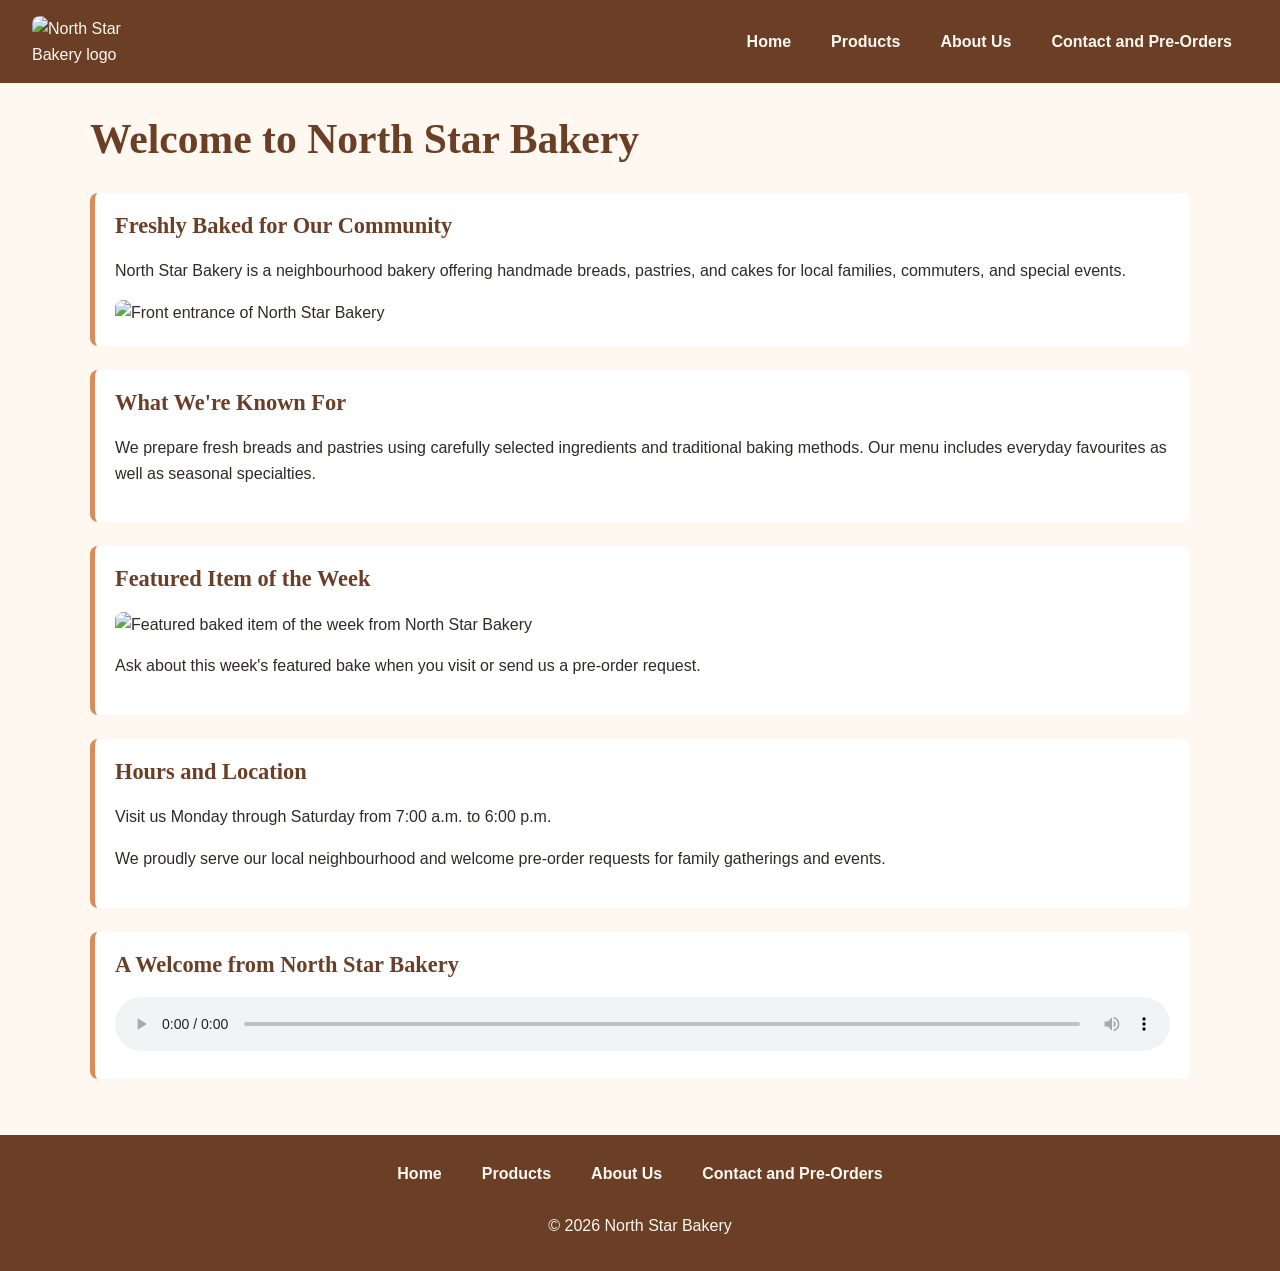
==== index.html @ cc6c5981 "First commit of Norht-Star-Bakery" ====
<!DOCTYPE html>
<html lang="en">
<head>
    <meta charset="UTF-8">
    <meta name="viewport" content="width=device-width, initial-scale=1.0">
    <title>North Star Bakery | Home</title>
    <link rel="stylesheet" href="styles.css">
</head>
<body>
    <header>
        <img src="images/bakery-logo.png" alt="North Star Bakery logo">
        <nav aria-label="Primary">
            <ul>
                <li><a href="index.html">Home</a></li>
                <li><a href="products.html">Products</a></li>
                <li><a href="about.html">About Us</a></li>
                <li><a href="contact.html">Contact and Pre-Orders</a></li>
            </ul>
        </nav>
    </header>

    <main>
        <h1>Welcome to North Star Bakery</h1>

        <section>
            <h2>Freshly Baked for Our Community</h2>
            <p>North Star Bakery is a neighbourhood bakery offering handmade breads, pastries, and cakes for local families, commuters, and special events.</p>
            <img src="images/bakery-storefront.jpg" alt="Front entrance of North Star Bakery">
        </section>

        <section>
            <h2>What We're Known For</h2>
            <p>We prepare fresh breads and pastries using carefully selected ingredients and traditional baking methods. Our menu includes everyday favourites as well as seasonal specialties.</p>
        </section>

        <section>
            <h2>Featured Item of the Week</h2>
            <picture>
                <source media="(min-width: 768px)" srcset="images/bakery-feature-large.jpg">
                <img src="images/bakery-feature-small.jpg" alt="Featured baked item of the week from North Star Bakery">
            </picture>
            <p>Ask about this week's featured bake when you visit or send us a pre-order request.</p>
        </section>

        <section>
            <h2>Hours and Location</h2>
            <p>Visit us Monday through Saturday from 7:00 a.m. to 6:00 p.m.</p>
            <p>We proudly serve our local neighbourhood and welcome pre-order requests for family gatherings and events.</p>
        </section>

        <section class="audio-block">
            <h2>A Welcome from North Star Bakery</h2>
            <audio controls>
                <source src="media/bakery-welcome.mp3" type="audio/mpeg">
                Your browser does not support the audio element. You can contact North Star Bakery for information about our products and services.
            </audio>
        </section>
    </main>

    <footer>
        <nav aria-label="Footer">
            <ul>
                <li><a href="index.html">Home</a></li>
                <li><a href="products.html">Products</a></li>
                <li><a href="about.html">About Us</a></li>
                <li><a href="contact.html">Contact and Pre-Orders</a></li>
            </ul>
        </nav>
        <p>&copy; 2026 North Star Bakery</p>
    </footer>
</body>
</html>
---- styles.css ----
:root {
    --cream: #fff8f0;
    --brown: #6b3e26;
    --peach: #d88c5a;
    --charcoal: #2f2a26;
}

* {
    box-sizing: border-box;
}

body {
    margin: 0;
    background: var(--cream);
    color: var(--charcoal);
    font-family: Arial, Helvetica, sans-serif;
    line-height: 1.6;
}

header,
footer {
    background: var(--brown);
    color: var(--cream);
    padding: 1rem;
}

header {
    display: flex;
    flex-direction: column;
    align-items: center;
    gap: 1rem;
}

header > img {
    width: 120px;
    height: auto;
}

nav ul {
    display: flex;
    flex-direction: column;
    gap: 0.5rem;
    margin: 0;
    padding: 0;
    list-style: none;
}

nav a {
    display: flex;
    min-height: 44px;
    align-items: center;
    justify-content: center;
    padding: 0.65rem 1rem;
    color: var(--cream);
    font-weight: 700;
    text-decoration: none;
    border-radius: 0.35rem;
}

nav a:hover,
nav a:focus {
    background: var(--peach);
    color: var(--charcoal);
    text-decoration: underline;
}

main {
    width: min(100% - 2rem, 1100px);
    margin: 0 auto;
    padding: 2rem 0;
}

h1,
h2 {
    font-family: Georgia, "Times New Roman", serif;
    color: var(--brown);
    line-height: 1.2;
}

h1 {
    margin-top: 0;
    font-size: 2rem;
}

h2 {
    margin-top: 0;
    font-size: 1.4rem;
}

section {
    margin-bottom: 1.5rem;
    padding: 1.25rem;
    background: #ffffff;
    border-left: 5px solid var(--peach);
    border-radius: 0.5rem;
}

img,
picture img,
video {
    display: block;
    max-width: 100%;
    height: auto;
    border-radius: 0.5rem;
}

figure {
    margin: 0;
}

figcaption {
    margin-top: 0.5rem;
    font-style: italic;
}

.audio-block audio {
    width: 100%;
}

.product-grid,
.info-grid {
    display: flex;
    flex-direction: column;
    gap: 1rem;
}

form {
    display: flex;
    flex-direction: column;
    gap: 1rem;
}

fieldset {
    border: 2px solid var(--peach);
    border-radius: 0.5rem;
    padding: 1rem;
}

legend {
    padding: 0 0.4rem;
    color: var(--brown);
    font-family: Georgia, "Times New Roman", serif;
    font-weight: 700;
}

label {
    font-weight: 700;
}

input,
textarea,
select,
button {
    width: 100%;
    min-height: 44px;
    margin-top: 0.25rem;
    padding: 0.65rem;
    font: inherit;
}

input[type="radio"] {
    width: auto;
    min-height: auto;
    margin-right: 0.4rem;
}

.radio-option {
    display: flex;
    align-items: center;
    min-height: 44px;
}

button {
    border: 0;
    border-radius: 0.35rem;
    background: var(--brown);
    color: var(--cream);
    font-weight: 700;
    cursor: pointer;
}

button:hover,
button:focus {
    background: var(--peach);
    color: var(--charcoal);
}

footer {
    text-align: center;
}

footer nav {
    margin-bottom: 1rem;
}

@media (min-width: 768px) {
    header {
        flex-direction: row;
        justify-content: space-between;
        padding: 1rem 2rem;
    }

    nav ul {
        flex-direction: row;
        flex-wrap: wrap;
        justify-content: center;
    }

    h1 {
        font-size: 2.6rem;
    }

    .product-grid,
    .info-grid {
        flex-direction: row;
        flex-wrap: wrap;
    }

    .product-grid > section,
    .info-grid > section {
        flex: 1 1 300px;
    }

    form {
        max-width: 760px;
    }

    footer nav ul {
        justify-content: center;
    }
}
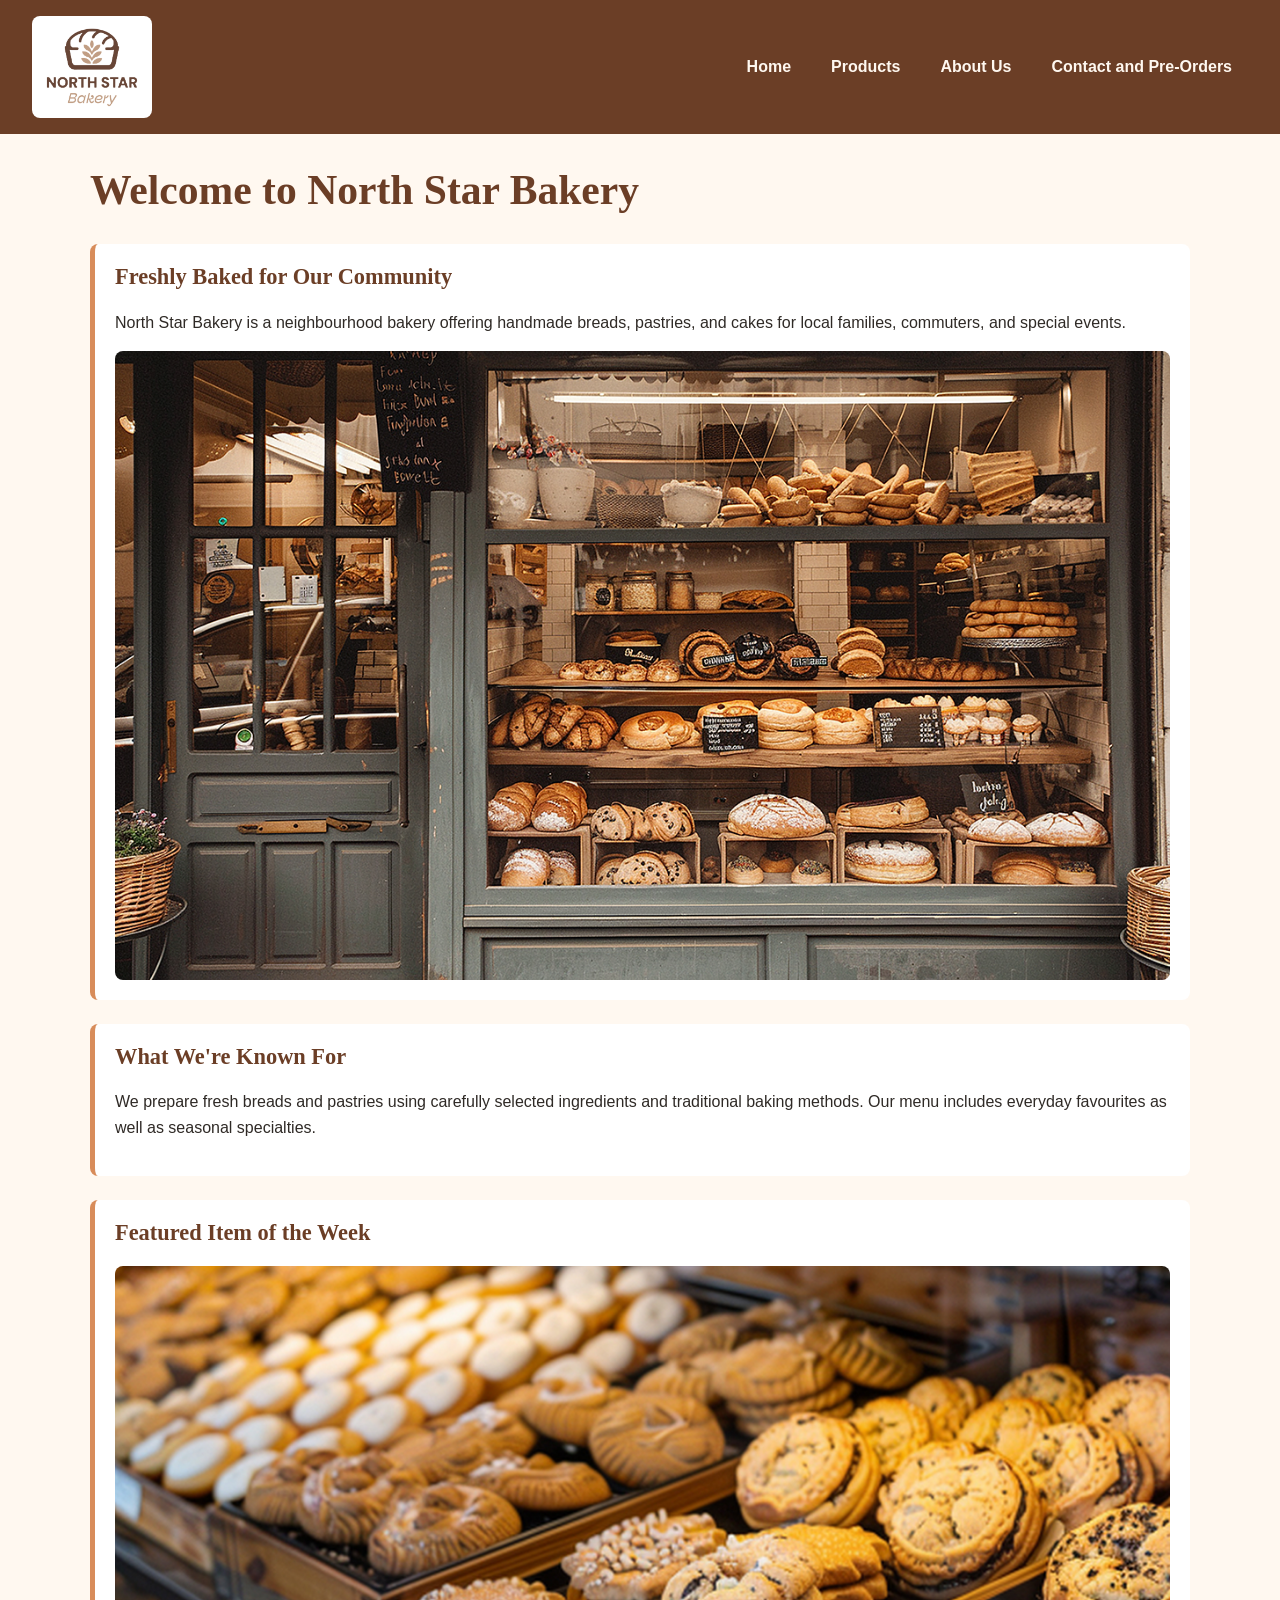
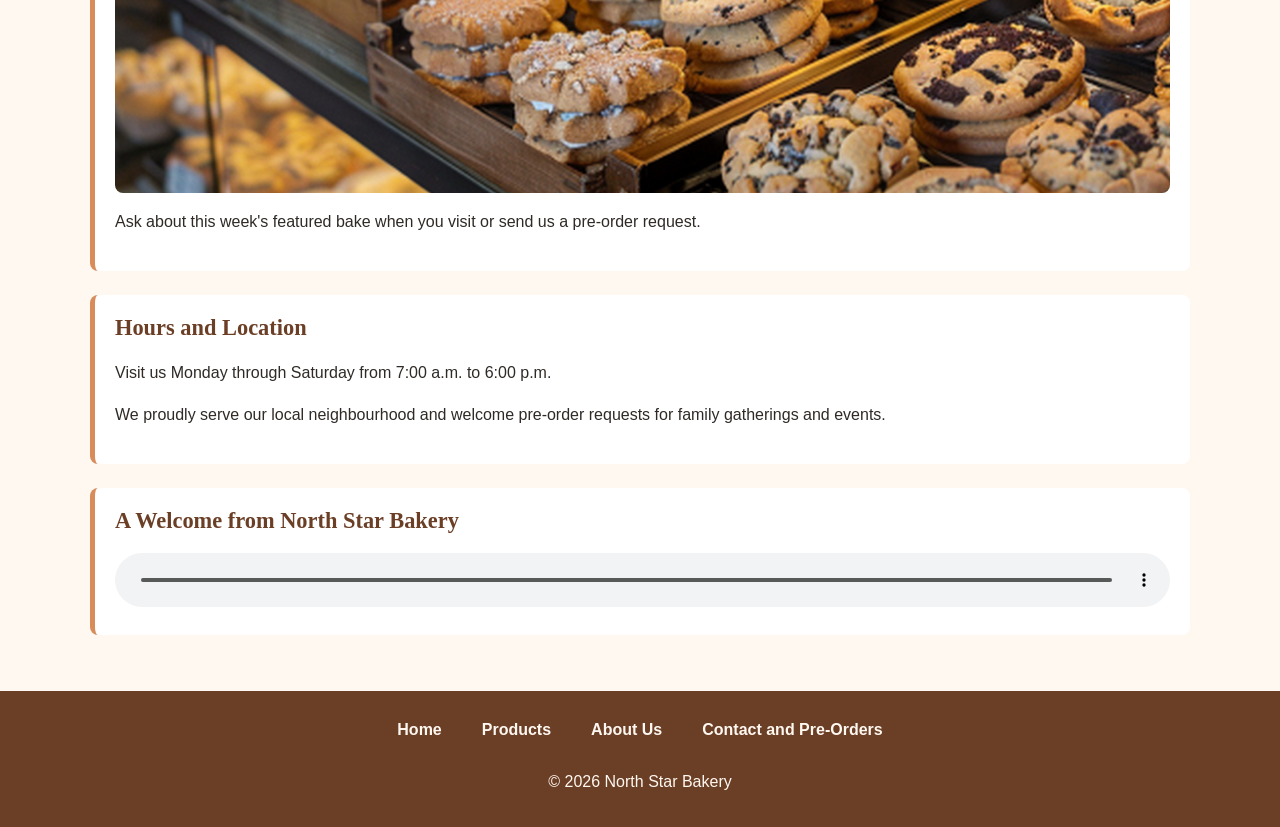
==== commit 9f3f1371: "images extensions corrected" ====
--- a/index.html
+++ b/index.html
@@ -8,7 +8,7 @@
 </head>
 <body>
     <header>
-        <img src="images/bakery-logo.png" alt="North Star Bakery logo">
+        <img src="images/bakery-logo_c.png" alt="North Star Bakery logo">
         <nav aria-label="Primary">
             <ul>
                 <li><a href="index.html">Home</a></li>
@@ -25,7 +25,7 @@
         <section>
             <h2>Freshly Baked for Our Community</h2>
             <p>North Star Bakery is a neighbourhood bakery offering handmade breads, pastries, and cakes for local families, commuters, and special events.</p>
-            <img src="images/bakery-storefront.jpg" alt="Front entrance of North Star Bakery">
+            <img src="images/bakery-storefront_c.png" alt="Front entrance of North Star Bakery">
         </section>
 
         <section>
@@ -36,8 +36,14 @@
         <section>
             <h2>Featured Item of the Week</h2>
             <picture>
-                <source media="(min-width: 768px)" srcset="images/bakery-feature-large.jpg">
-                <img src="images/bakery-feature-small.jpg" alt="Featured baked item of the week from North Star Bakery">
+                <source
+                    media="(min-width: 768px)"
+                    srcset="images/bakery-feature-large_c.png"
+                >
+                <img
+                    src="images/bakery-feature-small_c.png"
+                    alt="Featured baked item of the week from North Star Bakery"
+                >
             </picture>
             <p>Ask about this week's featured bake when you visit or send us a pre-order request.</p>
         </section>
@@ -51,7 +57,7 @@
         <section class="audio-block">
             <h2>A Welcome from North Star Bakery</h2>
             <audio controls>
-                <source src="media/bakery-welcome.mp3" type="audio/mpeg">
+                <source src="media/bakery-welcome_c.mp3" type="audio/mpeg">
                 Your browser does not support the audio element. You can contact North Star Bakery for information about our products and services.
             </audio>
         </section>
